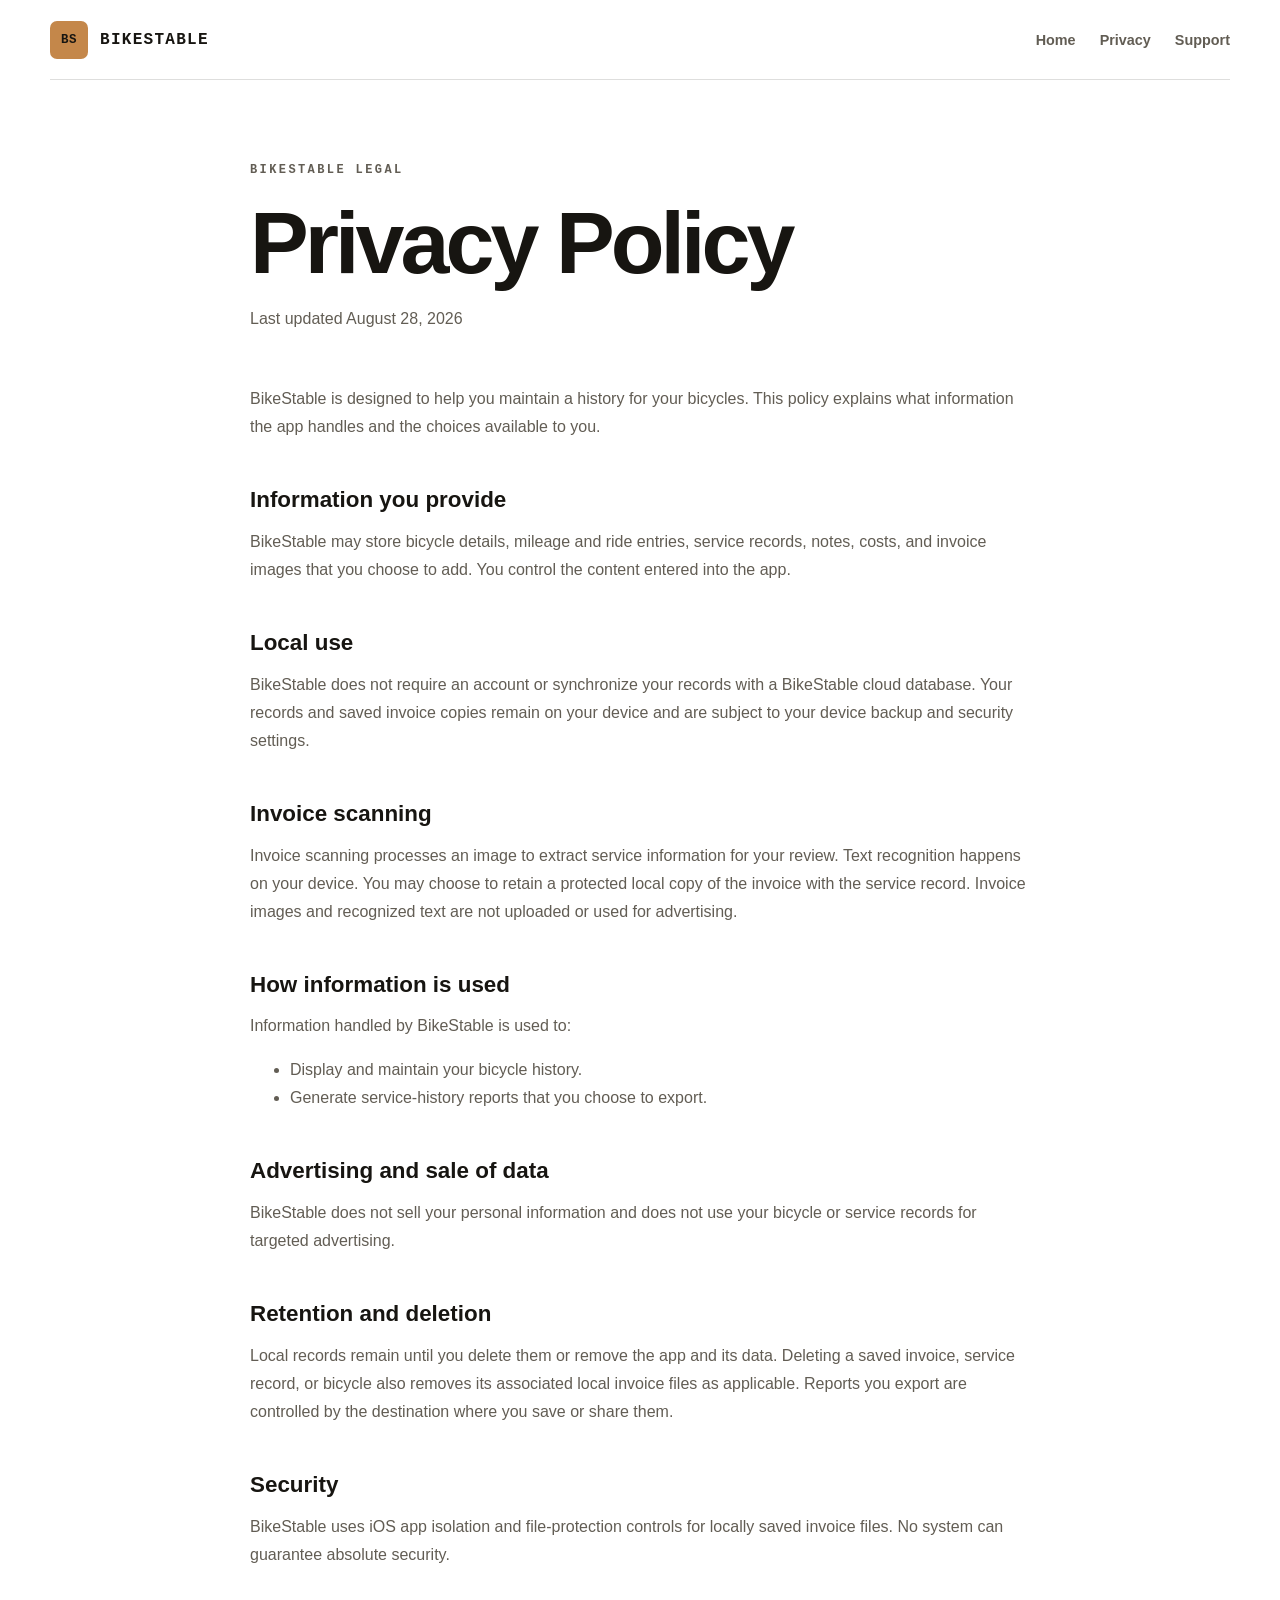
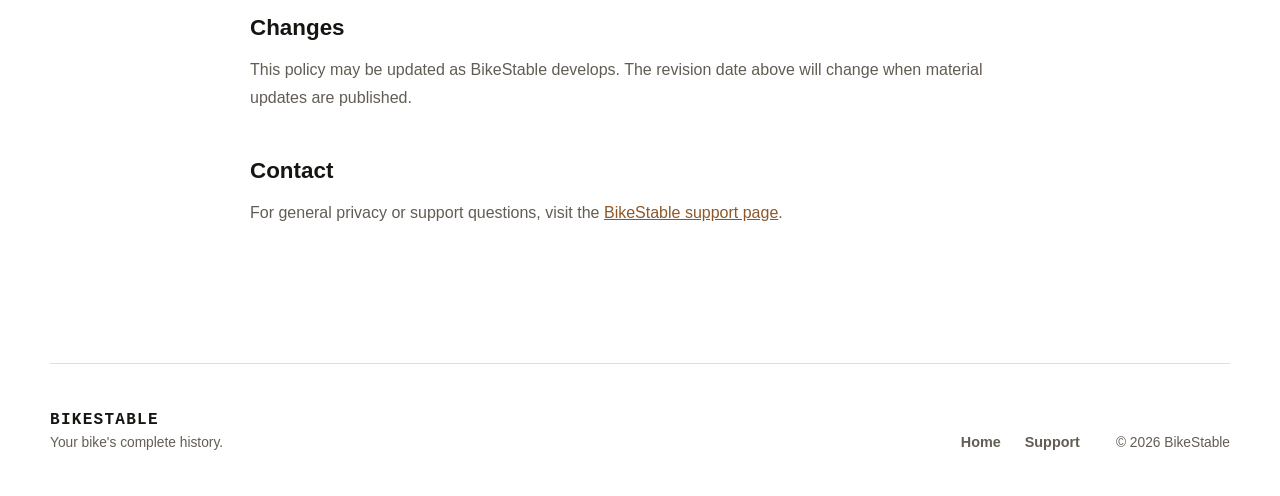
==== privacy.html @ c92188de "Add BikeStable marketing site and privacy policy." ====
<!doctype html>
<html lang="en">
  <head>
    <meta charset="utf-8">
    <meta name="viewport" content="width=device-width, initial-scale=1">
    <meta
      name="description"
      content="BikeStable privacy policy."
    >
    <meta name="theme-color" content="#171511">
    <title>Privacy Policy — BikeStable</title>
    <link rel="stylesheet" href="styles.css">
  </head>
  <body>
    <header class="site-header">
      <a class="brand" href="index.html" aria-label="BikeStable home">
        <span class="brand-mark" aria-hidden="true">BS</span>
        <span>BikeStable</span>
      </a>
      <nav aria-label="Main navigation">
        <a href="index.html">Home</a>
        <a href="privacy.html" aria-current="page">Privacy</a>
        <a href="support.html">Support</a>
      </nav>
    </header>

    <main class="policy">
      <p class="eyebrow">BikeStable legal</p>
      <h1>Privacy Policy</h1>
      <p class="updated">Last updated August 28, 2026</p>

      <p>
        BikeStable is designed to help you maintain a history for your bicycles.
        This policy explains what information the app handles and the choices
        available to you.
      </p>

      <h2>Information you provide</h2>
      <p>
        BikeStable may store bicycle details, mileage and ride entries, service
        records, notes, costs, and invoice images that you choose to add. You
        control the content entered into the app.
      </p>

      <h2>Local use</h2>
      <p>
        BikeStable does not require an account or synchronize your records with a
        BikeStable cloud database. Your records and saved invoice copies remain
        on your device and are subject to your device backup and security
        settings.
      </p>

      <h2>Invoice scanning</h2>
      <p>
        Invoice scanning processes an image to extract service information for
        your review. Text recognition happens on your device. You may choose to
        retain a protected local copy of the invoice with the service record.
        Invoice images and recognized text are not uploaded or used for
        advertising.
      </p>

      <h2>How information is used</h2>
      <p>Information handled by BikeStable is used to:</p>
      <ul>
        <li>Display and maintain your bicycle history.</li>
        <li>Generate service-history reports that you choose to export.</li>
      </ul>

      <h2>Advertising and sale of data</h2>
      <p>
        BikeStable does not sell your personal information and does not use your
        bicycle or service records for targeted advertising.
      </p>

      <h2>Retention and deletion</h2>
      <p>
        Local records remain until you delete them or remove the app and its data.
        Deleting a saved invoice, service record, or bicycle also removes its
        associated local invoice files as applicable. Reports you export are
        controlled by the destination where you save or share them.
      </p>

      <h2>Security</h2>
      <p>
        BikeStable uses iOS app isolation and file-protection controls for locally
        saved invoice files. No system can guarantee absolute security.
      </p>

      <h2>Changes</h2>
      <p>
        This policy may be updated as BikeStable develops. The revision date above
        will change when material updates are published.
      </p>

      <h2>Contact</h2>
      <p>
        For general privacy or support questions, visit the
        <a href="support.html">BikeStable support page</a>.
      </p>
    </main>

    <footer>
      <div>
        <strong>BikeStable</strong>
        <p>Your bike's complete history.</p>
      </div>
      <div class="footer-links">
        <a href="index.html">Home</a>
        <a href="support.html">Support</a>
      </div>
      <p class="copyright">© 2026 BikeStable</p>
    </footer>
  </body>
</html>
---- styles.css ----
:root {
  color-scheme: light;
  --ink: #171511;
  --muted: #625d54;
  --paper: #ffffff;
  --surface: #f8f7f4;
  --signal: #c4874a;
  --signal-dark: #8d5728;
  --line: rgba(23, 21, 17, 0.14);
  --max-width: 1180px;
  font-family: -apple-system, BlinkMacSystemFont, "Avenir Next", "Segoe UI",
    sans-serif;
}

* {
  box-sizing: border-box;
}

html {
  scroll-behavior: smooth;
}

body {
  margin: 0;
  background: var(--paper);
  color: var(--ink);
  min-height: 100vh;
}

a {
  color: inherit;
}

.site-header,
main,
footer {
  width: min(calc(100% - 40px), var(--max-width));
  margin-inline: auto;
}

.site-header {
  min-height: 80px;
  display: flex;
  align-items: center;
  justify-content: space-between;
  border-bottom: 1px solid var(--line);
}

.brand {
  display: inline-flex;
  align-items: center;
  gap: 12px;
  font-family: ui-monospace, SFMono-Regular, Menlo, monospace;
  font-weight: 800;
  letter-spacing: 0.08em;
  text-decoration: none;
  text-transform: uppercase;
}

.brand-mark {
  display: grid;
  place-items: center;
  width: 38px;
  height: 38px;
  border-radius: 7px;
  background: var(--signal);
  color: var(--ink);
  font-size: 0.78rem;
  letter-spacing: 0.04em;
}

nav,
.footer-links {
  display: flex;
  gap: 24px;
}

nav a,
.footer-links a {
  color: var(--muted);
  font-size: 0.9rem;
  font-weight: 650;
  text-decoration: none;
}

nav a:hover,
.footer-links a:hover {
  color: var(--signal-dark);
}

.hero {
  min-height: 680px;
  display: grid;
  grid-template-columns: minmax(0, 1.05fr) minmax(340px, 0.95fr);
  align-items: center;
  gap: clamp(48px, 8vw, 112px);
  padding-block: 88px;
}

.eyebrow,
.feature-number {
  margin: 0;
  color: var(--signal-dark);
  font-family: ui-monospace, SFMono-Regular, Menlo, monospace;
  font-size: 0.75rem;
  font-weight: 750;
  letter-spacing: 0.2em;
  text-transform: uppercase;
}

h1,
h2,
blockquote {
  margin: 0;
  font-family: -apple-system, BlinkMacSystemFont, "Avenir Next", "Segoe UI",
    sans-serif;
  font-weight: 750;
  letter-spacing: -0.045em;
}

h1 {
  max-width: 760px;
  margin-top: 18px;
  font-size: clamp(2.7rem, 5.5vw, 5rem);
  line-height: 1;
}

h2 {
  font-size: clamp(2.4rem, 5vw, 4.6rem);
  line-height: 1.02;
}

.lede {
  max-width: 650px;
  margin: 28px 0 0;
  color: var(--muted);
  font-size: clamp(1.08rem, 2vw, 1.35rem);
  line-height: 1.6;
}

.hero-actions {
  display: flex;
  flex-wrap: wrap;
  gap: 12px;
  margin-top: 18px;
}

.button {
  display: inline-flex;
  align-items: center;
  justify-content: center;
  min-height: 50px;
  padding: 0 20px;
  border: 1px solid var(--ink);
  border-radius: 6px;
  font-weight: 750;
  text-decoration: none;
}

.button-primary {
  background: var(--signal);
  color: var(--ink);
}

.button-secondary {
  background: transparent;
}

.button:hover {
  transform: translateY(-1px);
}

.availability {
  margin: 18px 0 0;
  color: var(--muted);
  font-size: 0.86rem;
}

.app-store-placeholder {
  display: inline-flex;
  flex-direction: column;
  min-width: 174px;
  margin-top: 28px;
  padding: 9px 14px 10px;
  border-radius: 8px;
  background: var(--ink);
  color: var(--paper);
}

.app-store-placeholder span {
  font-size: 0.66rem;
  line-height: 1;
}

.app-store-placeholder strong {
  margin-top: 3px;
  font-size: 1.12rem;
  line-height: 1;
}

.record-card {
  position: relative;
  overflow: hidden;
  padding: clamp(24px, 4vw, 38px);
  border: 1px solid var(--line);
  border-radius: 18px;
  background: var(--surface);
  box-shadow: 0 18px 44px rgba(55, 42, 26, 0.09);
}

.record-card::before {
  content: "";
  position: absolute;
  inset: 0 0 auto;
  height: 7px;
  background: var(--signal);
}

.record-card-header {
  display: flex;
  align-items: center;
  justify-content: space-between;
}

.status {
  padding: 6px 9px;
  border-radius: 999px;
  background: color-mix(in srgb, var(--signal), transparent 78%);
  color: var(--signal-dark);
  font-size: 0.75rem;
  font-weight: 750;
}

.bike-symbol {
  padding: 30px 4px 18px;
}

.bike-symbol svg {
  display: block;
  width: 100%;
  overflow: visible;
  fill: none;
  stroke-linecap: round;
  stroke-linejoin: round;
}

.bike-wheels {
  stroke: var(--ink);
  stroke-width: 4;
}

.bike-frame {
  stroke: var(--ink);
  stroke-width: 5;
}

.bike-details {
  stroke: var(--signal-dark);
  stroke-width: 4;
}

.bike-details circle {
  fill: var(--surface);
}

.record-stats {
  display: grid;
  grid-template-columns: repeat(3, 1fr);
  border-top: 1px solid var(--line);
}

.record-stats div {
  display: flex;
  flex-direction: column;
  gap: 4px;
  padding-top: 18px;
}

.record-stats strong {
  font-family: ui-monospace, SFMono-Regular, Menlo, monospace;
  font-size: 1.3rem;
}

.record-stats span {
  color: var(--muted);
  font-size: 0.72rem;
  letter-spacing: 0.08em;
  text-transform: uppercase;
}

.feature-section {
  padding: 110px 0;
  border-top: 1px solid var(--line);
}

.section-heading {
  display: grid;
  grid-template-columns: 0.65fr 1.35fr;
  gap: 32px;
  align-items: start;
}

.feature-grid {
  display: grid;
  grid-template-columns: repeat(2, 1fr);
  margin-top: 70px;
  border-top: 1px solid var(--line);
  border-left: 1px solid var(--line);
}

.feature-grid article {
  min-height: 260px;
  padding: clamp(28px, 5vw, 54px);
  border-right: 1px solid var(--line);
  border-bottom: 1px solid var(--line);
  background: var(--paper);
}

.feature-grid h3 {
  margin: 32px 0 10px;
  font-size: 1.4rem;
}

.feature-grid p,
.coming-soon > p {
  margin: 0;
  color: var(--muted);
  line-height: 1.65;
}

.manifesto {
  padding: 110px clamp(0px, 7vw, 80px);
  border-top: 1px solid var(--line);
  text-align: center;
}

blockquote {
  max-width: 980px;
  margin: 30px auto 0;
  font-size: clamp(2.25rem, 5vw, 5rem);
  line-height: 1.08;
}

.coming-soon {
  display: grid;
  grid-template-columns: 1.3fr 0.7fr;
  gap: clamp(36px, 8vw, 100px);
  align-items: end;
  padding: 110px 0;
  border-top: 1px solid var(--line);
}

.coming-soon h2 {
  max-width: 760px;
  margin-top: 16px;
}

footer {
  display: grid;
  grid-template-columns: 1fr auto auto;
  gap: 36px;
  align-items: end;
  padding: 46px 0;
  border-top: 1px solid var(--line);
}

footer strong {
  font-family: ui-monospace, SFMono-Regular, Menlo, monospace;
  letter-spacing: 0.08em;
  text-transform: uppercase;
}

footer p {
  margin: 6px 0 0;
  color: var(--muted);
  font-size: 0.86rem;
}

.copyright {
  white-space: nowrap;
}

.policy {
  width: min(calc(100% - 40px), 780px);
  margin: 0 auto;
  padding: 80px 0 120px;
}

.policy h1 {
  font-size: clamp(3rem, 7vw, 5.5rem);
}

.policy .updated {
  margin: 18px 0 52px;
  color: var(--muted);
}

.policy h2 {
  margin-top: 48px;
  font-family: inherit;
  font-size: 1.4rem;
  letter-spacing: 0;
}

.policy p,
.policy li {
  color: var(--muted);
  line-height: 1.75;
}

.policy a {
  color: var(--signal-dark);
}

@media (max-width: 800px) {
  .site-header {
    min-height: 68px;
  }

  nav {
    gap: 15px;
  }

  nav a:first-child {
    display: none;
  }

  .hero {
    min-height: 0;
    grid-template-columns: 1fr;
    gap: 64px;
    padding-block: 70px;
  }

  .record-card {
    width: min(100%, 520px);
    justify-self: center;
  }

  .section-heading,
  .coming-soon {
    grid-template-columns: 1fr;
  }

  .feature-grid {
    grid-template-columns: 1fr;
  }

  footer {
    grid-template-columns: 1fr;
    align-items: start;
  }
}

@media (prefers-reduced-motion: reduce) {
  html {
    scroll-behavior: auto;
  }

  .button:hover {
    transform: none;
  }
}
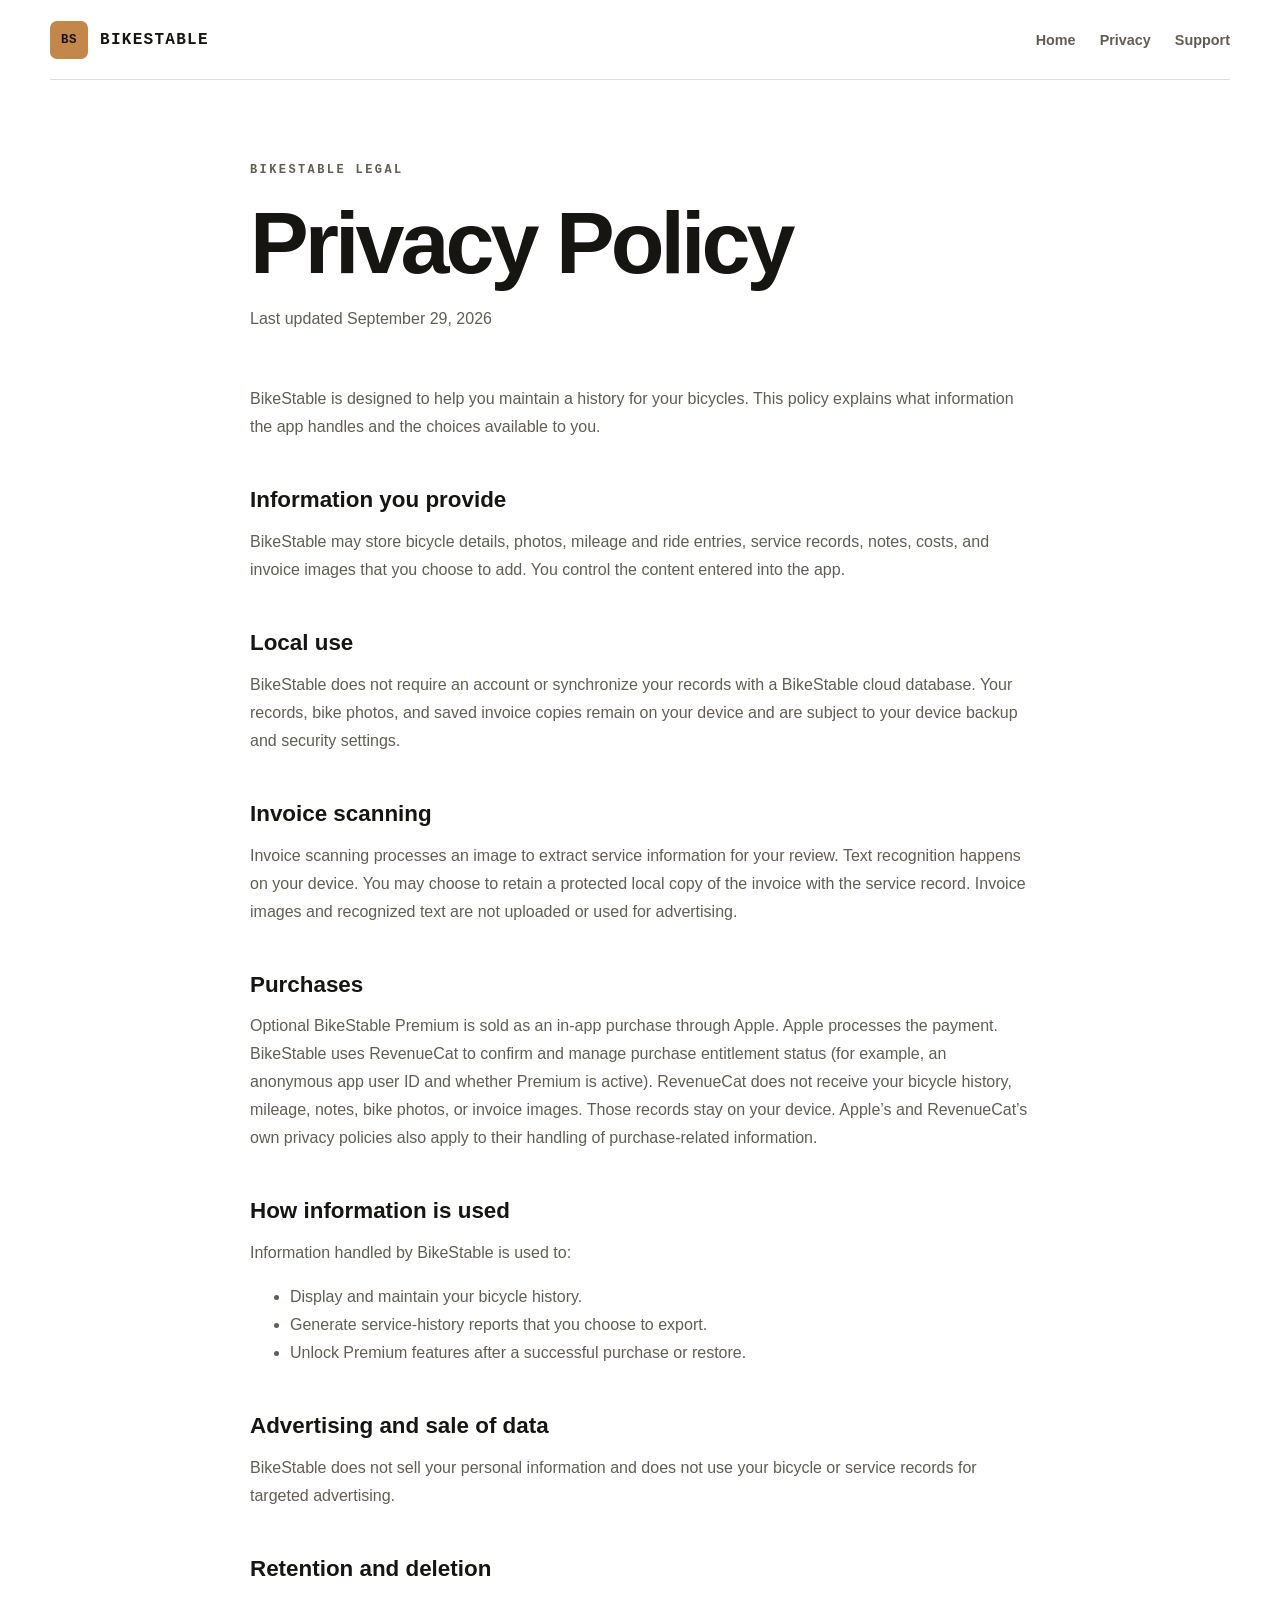
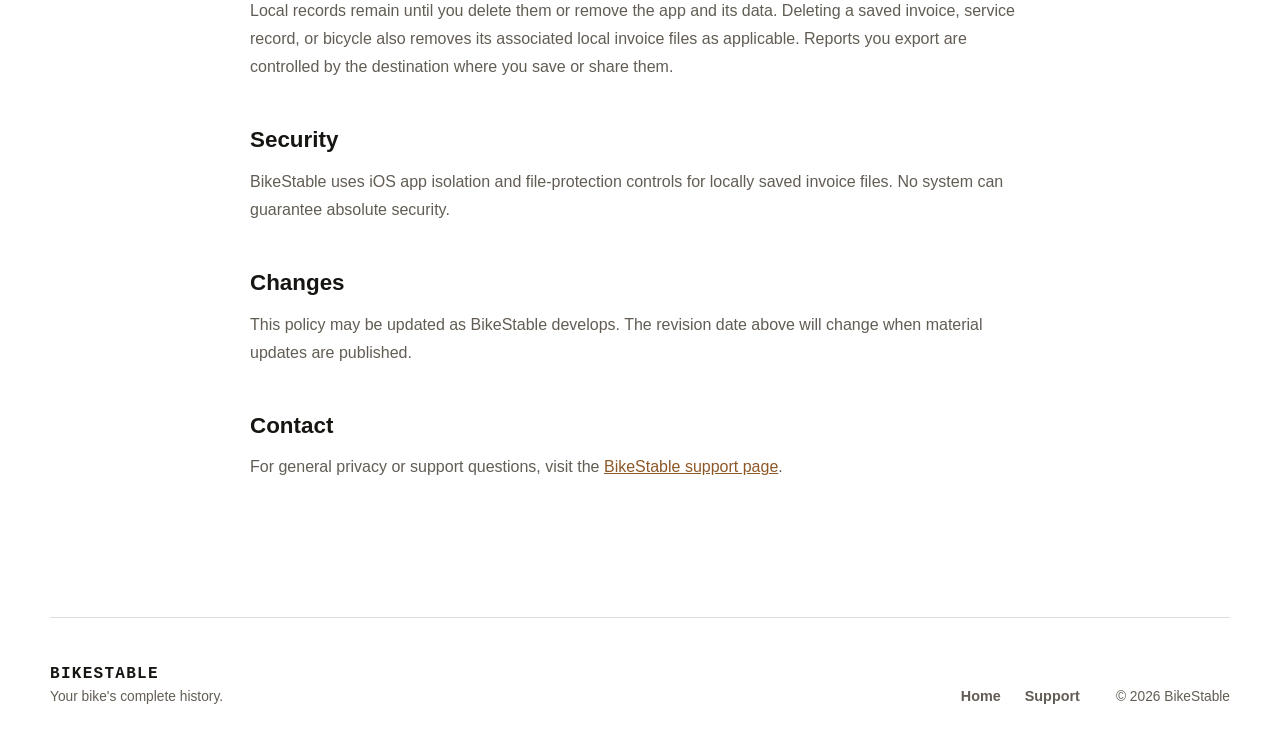
==== commit be98e8cb: "Update privacy policy" ====
--- a/privacy.html
+++ b/privacy.html
@@ -27,7 +27,7 @@
     <main class="policy">
       <p class="eyebrow">BikeStable legal</p>
       <h1>Privacy Policy</h1>
-      <p class="updated">Last updated August 28, 2026</p>
+      <p class="updated">Last updated September 29, 2026</p>
 
       <p>
         BikeStable is designed to help you maintain a history for your bicycles.
@@ -37,17 +37,17 @@
 
       <h2>Information you provide</h2>
       <p>
-        BikeStable may store bicycle details, mileage and ride entries, service
-        records, notes, costs, and invoice images that you choose to add. You
-        control the content entered into the app.
+        BikeStable may store bicycle details, photos, mileage and ride entries,
+        service records, notes, costs, and invoice images that you choose to add.
+        You control the content entered into the app.
       </p>
 
       <h2>Local use</h2>
       <p>
         BikeStable does not require an account or synchronize your records with a
-        BikeStable cloud database. Your records and saved invoice copies remain
-        on your device and are subject to your device backup and security
-        settings.
+        BikeStable cloud database. Your records, bike photos, and saved invoice
+        copies remain on your device and are subject to your device backup and
+        security settings.
       </p>
 
       <h2>Invoice scanning</h2>
@@ -59,11 +59,23 @@
         advertising.
       </p>
 
+      <h2>Purchases</h2>
+      <p>
+        Optional BikeStable Premium is sold as an in-app purchase through Apple.
+        Apple processes the payment. BikeStable uses RevenueCat to confirm and
+        manage purchase entitlement status (for example, an anonymous app user
+        ID and whether Premium is active). RevenueCat does not receive your
+        bicycle history, mileage, notes, bike photos, or invoice images. Those
+        records stay on your device. Apple’s and RevenueCat’s own privacy
+        policies also apply to their handling of purchase-related information.
+      </p>
+
       <h2>How information is used</h2>
       <p>Information handled by BikeStable is used to:</p>
       <ul>
         <li>Display and maintain your bicycle history.</li>
         <li>Generate service-history reports that you choose to export.</li>
+        <li>Unlock Premium features after a successful purchase or restore.</li>
       </ul>
 
       <h2>Advertising and sale of data</h2>
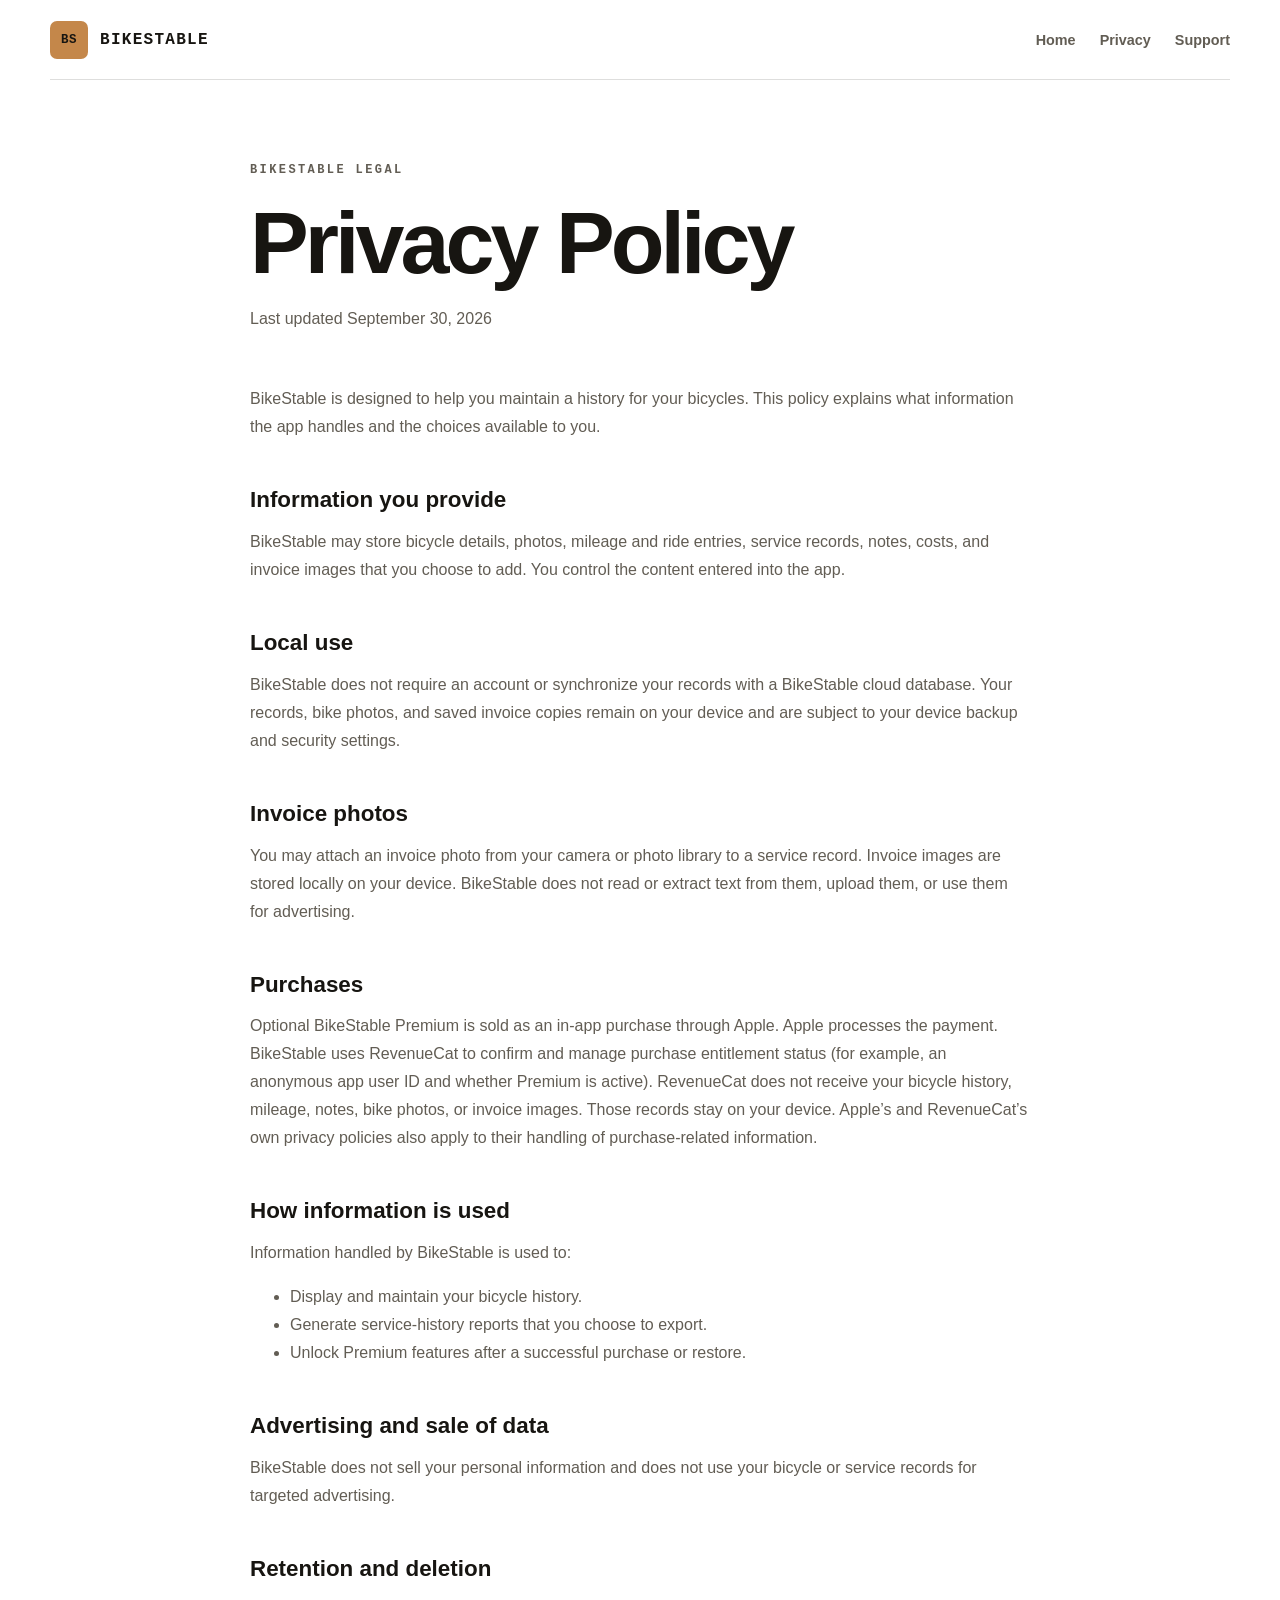
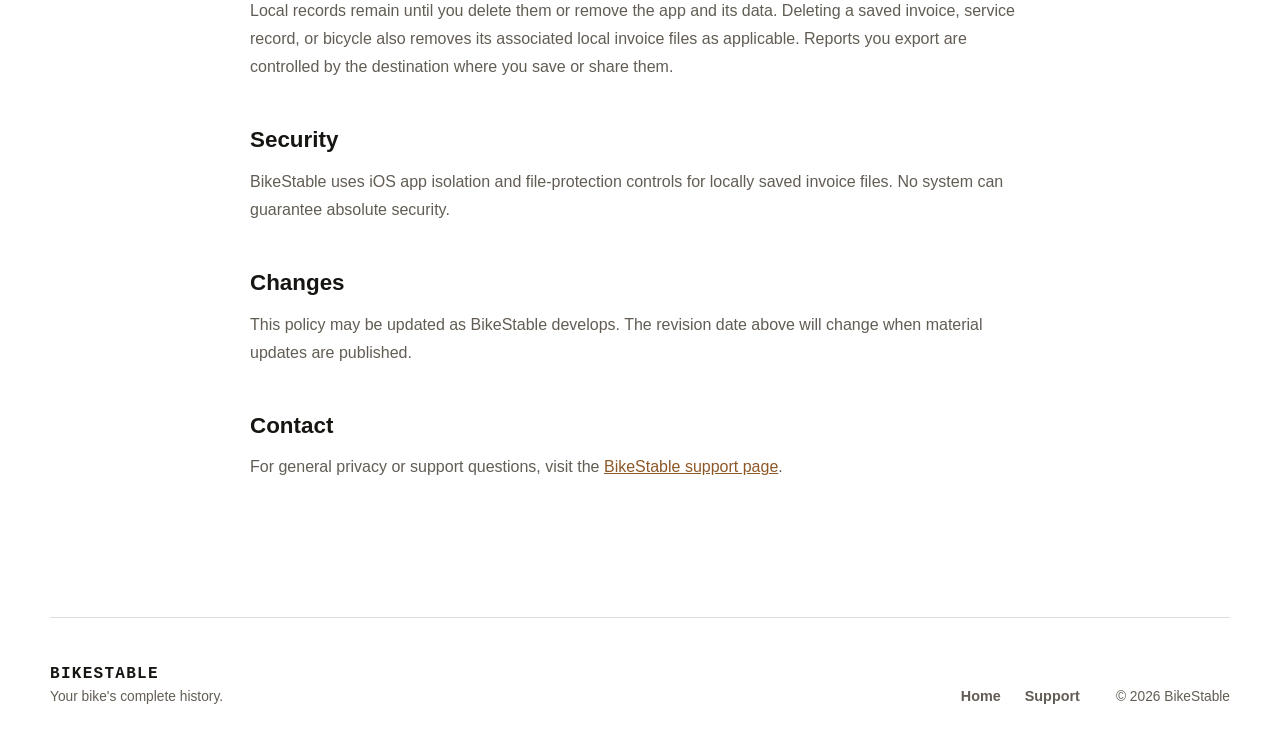
==== commit f6584d3c: "Update invoice scanning text" ====
--- a/privacy.html
+++ b/privacy.html
@@ -27,7 +27,7 @@
     <main class="policy">
       <p class="eyebrow">BikeStable legal</p>
       <h1>Privacy Policy</h1>
-      <p class="updated">Last updated September 29, 2026</p>
+      <p class="updated">Last updated September 30, 2026</p>
 
       <p>
         BikeStable is designed to help you maintain a history for your bicycles.
@@ -50,13 +50,12 @@
         security settings.
       </p>
 
-      <h2>Invoice scanning</h2>
+      <h2>Invoice photos</h2>
       <p>
-        Invoice scanning processes an image to extract service information for
-        your review. Text recognition happens on your device. You may choose to
-        retain a protected local copy of the invoice with the service record.
-        Invoice images and recognized text are not uploaded or used for
-        advertising.
+        You may attach an invoice photo from your camera or photo library to a
+        service record. Invoice images are stored locally on your device.
+        BikeStable does not read or extract text from them, upload them, or use
+        them for advertising.
       </p>
 
       <h2>Purchases</h2>
--- a/styles.css
+++ b/styles.css
@@ -109,8 +109,7 @@
 }
 
 h1,
-h2,
-blockquote {
+h2 {
   margin: 0;
   font-family: -apple-system, BlinkMacSystemFont, "Avenir Next", "Segoe UI",
     sans-serif;
@@ -232,35 +231,18 @@
 }
 
 .bike-symbol {
-  padding: 30px 4px 18px;
-}
-
-.bike-symbol svg {
+  margin: 16px auto 12px;
+  width: min(100%, 320px);
+  border-radius: 10px;
+  background: #ebe6dc;
+  overflow: visible;
+}
+
+.bike-symbol img {
   display: block;
   width: 100%;
-  overflow: visible;
-  fill: none;
-  stroke-linecap: round;
-  stroke-linejoin: round;
-}
-
-.bike-wheels {
-  stroke: var(--ink);
-  stroke-width: 4;
-}
-
-.bike-frame {
-  stroke: var(--ink);
-  stroke-width: 5;
-}
-
-.bike-details {
-  stroke: var(--signal-dark);
-  stroke-width: 4;
-}
-
-.bike-details circle {
-  fill: var(--surface);
+  height: auto;
+  object-fit: contain;
 }
 
 .record-stats {
@@ -328,19 +310,6 @@
   line-height: 1.65;
 }
 
-.manifesto {
-  padding: 110px clamp(0px, 7vw, 80px);
-  border-top: 1px solid var(--line);
-  text-align: center;
-}
-
-blockquote {
-  max-width: 980px;
-  margin: 30px auto 0;
-  font-size: clamp(2.25rem, 5vw, 5rem);
-  line-height: 1.08;
-}
-
 .coming-soon {
   display: grid;
   grid-template-columns: 1.3fr 0.7fr;
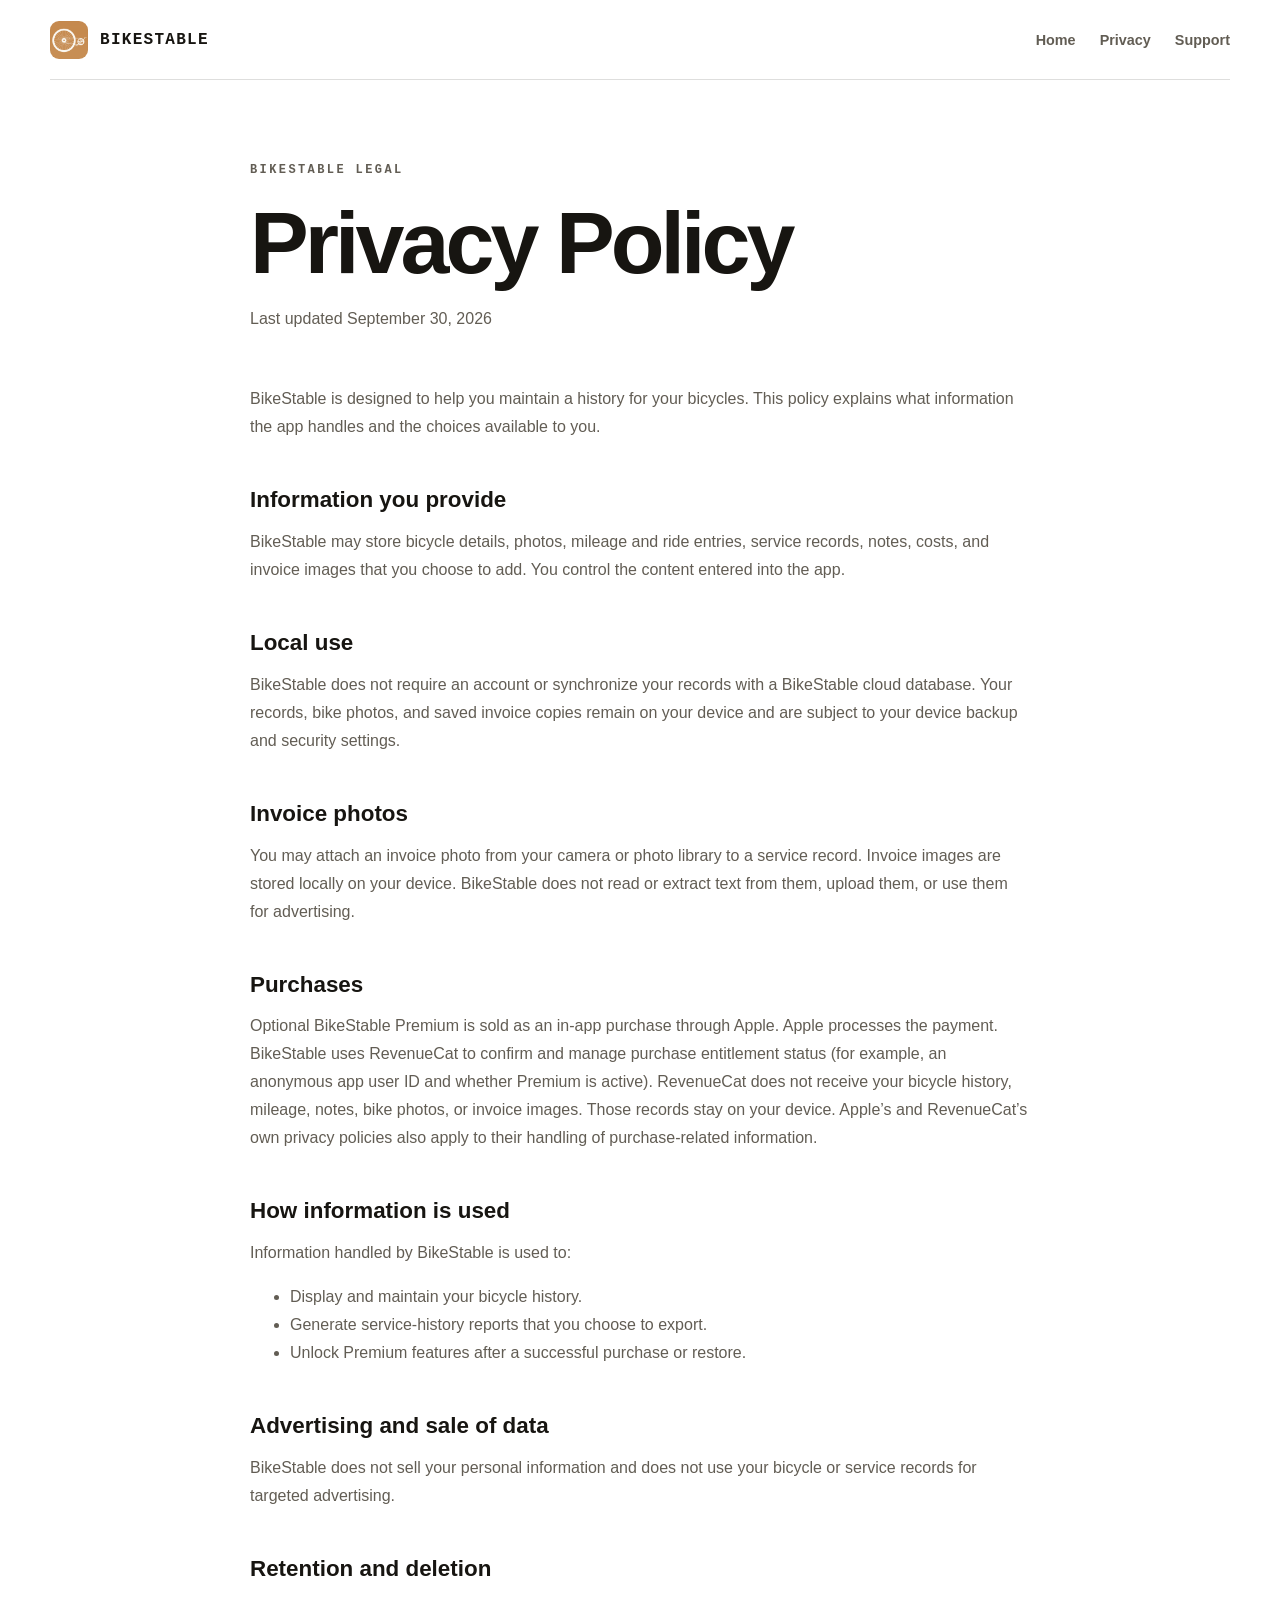
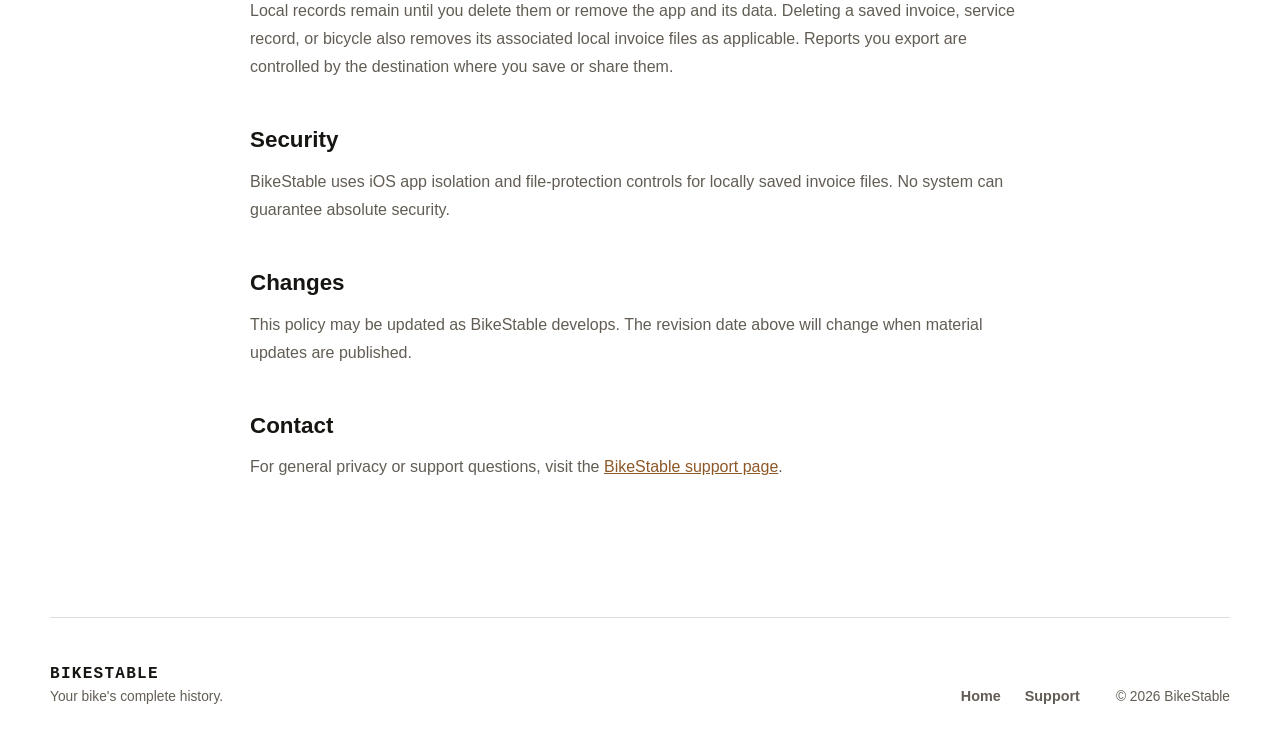
==== commit 20761ea0: "Add app icon branding to website Co-authored-by: Cursor <cursoragent@cursor.com>" ====
--- a/privacy.html
+++ b/privacy.html
@@ -9,12 +9,14 @@
     >
     <meta name="theme-color" content="#171511">
     <title>Privacy Policy — BikeStable</title>
+    <link rel="icon" type="image/png" sizes="32x32" href="assets/favicon-32.png">
+    <link rel="apple-touch-icon" sizes="180x180" href="assets/apple-touch-icon.png">
     <link rel="stylesheet" href="styles.css">
   </head>
   <body>
     <header class="site-header">
       <a class="brand" href="index.html" aria-label="BikeStable home">
-        <span class="brand-mark" aria-hidden="true">BS</span>
+        <img class="brand-mark" src="assets/app-icon.png" alt="" aria-hidden="true">
         <span>BikeStable</span>
       </a>
       <nav aria-label="Main navigation">
--- a/styles.css
+++ b/styles.css
@@ -58,15 +58,11 @@
 }
 
 .brand-mark {
-  display: grid;
-  place-items: center;
+  display: block;
   width: 38px;
   height: 38px;
-  border-radius: 7px;
-  background: var(--signal);
-  color: var(--ink);
-  font-size: 0.78rem;
-  letter-spacing: 0.04em;
+  border-radius: 9px;
+  object-fit: cover;
 }
 
 nav,
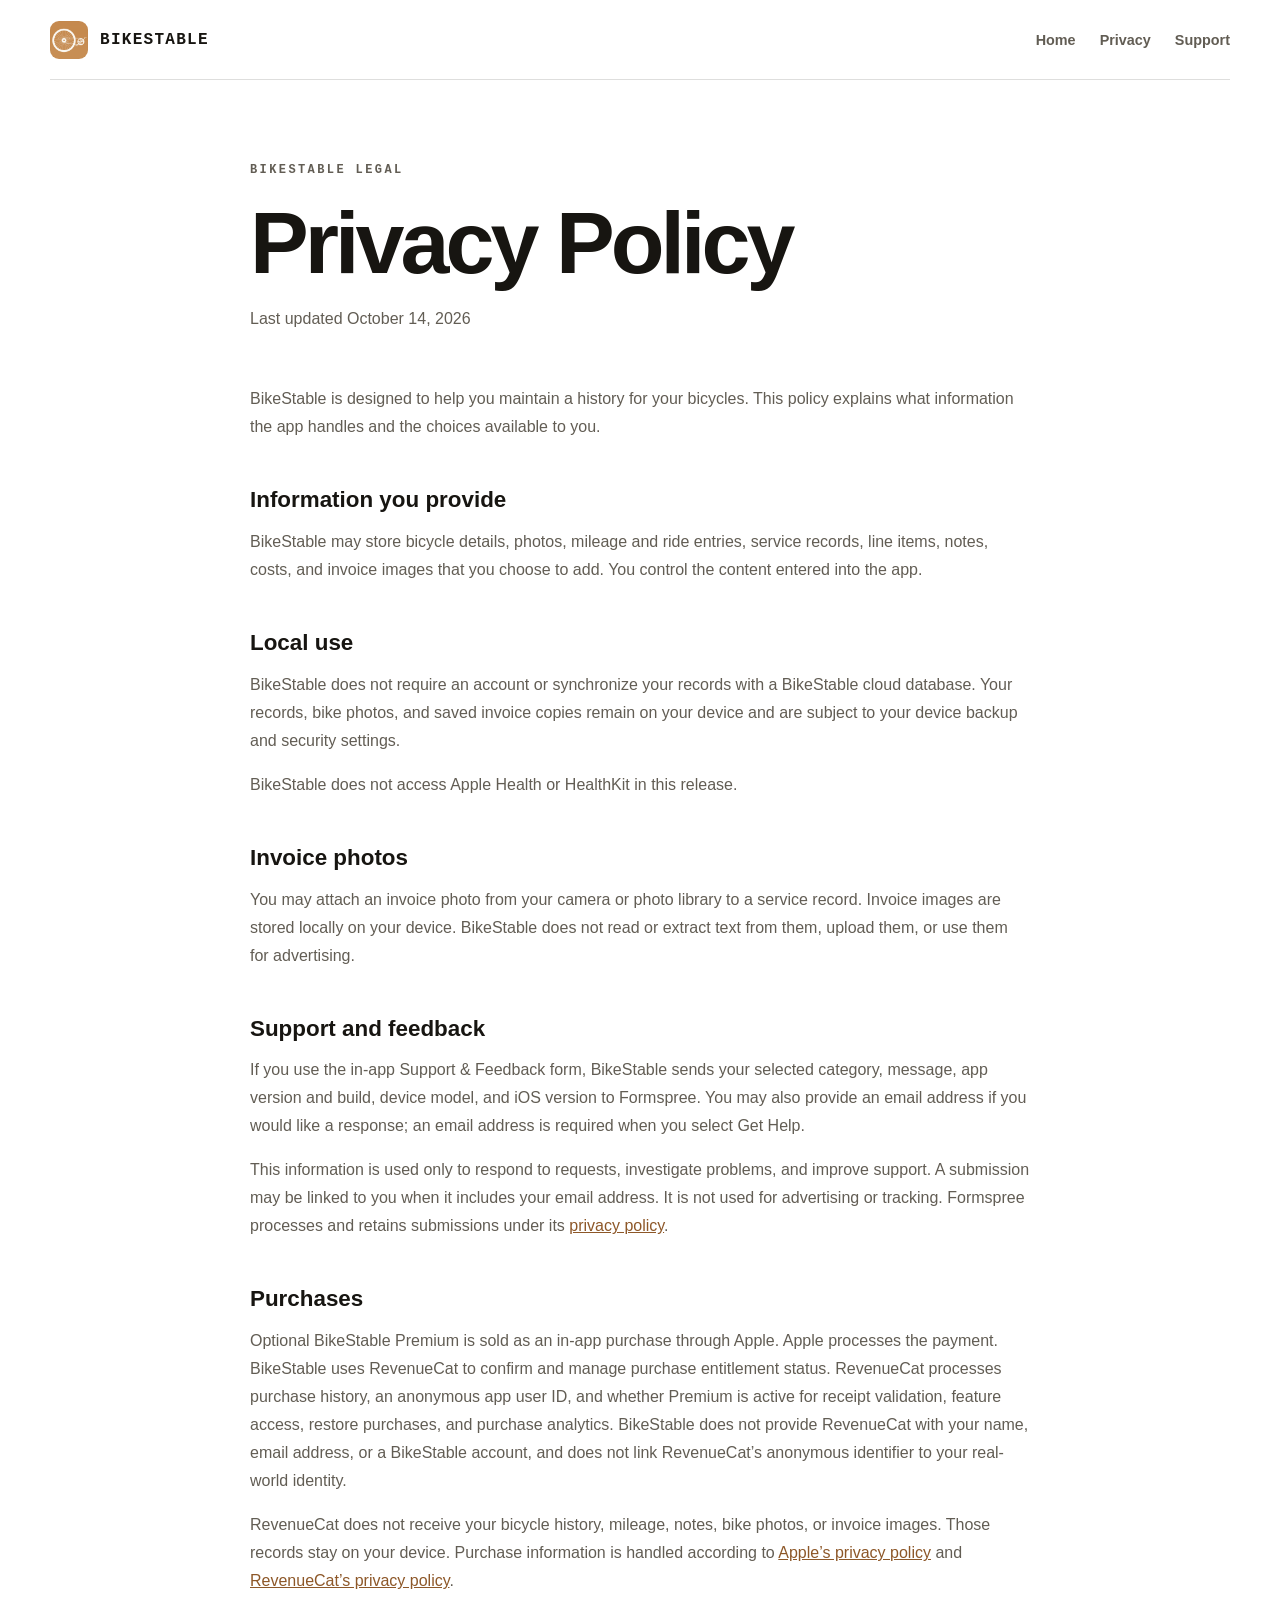
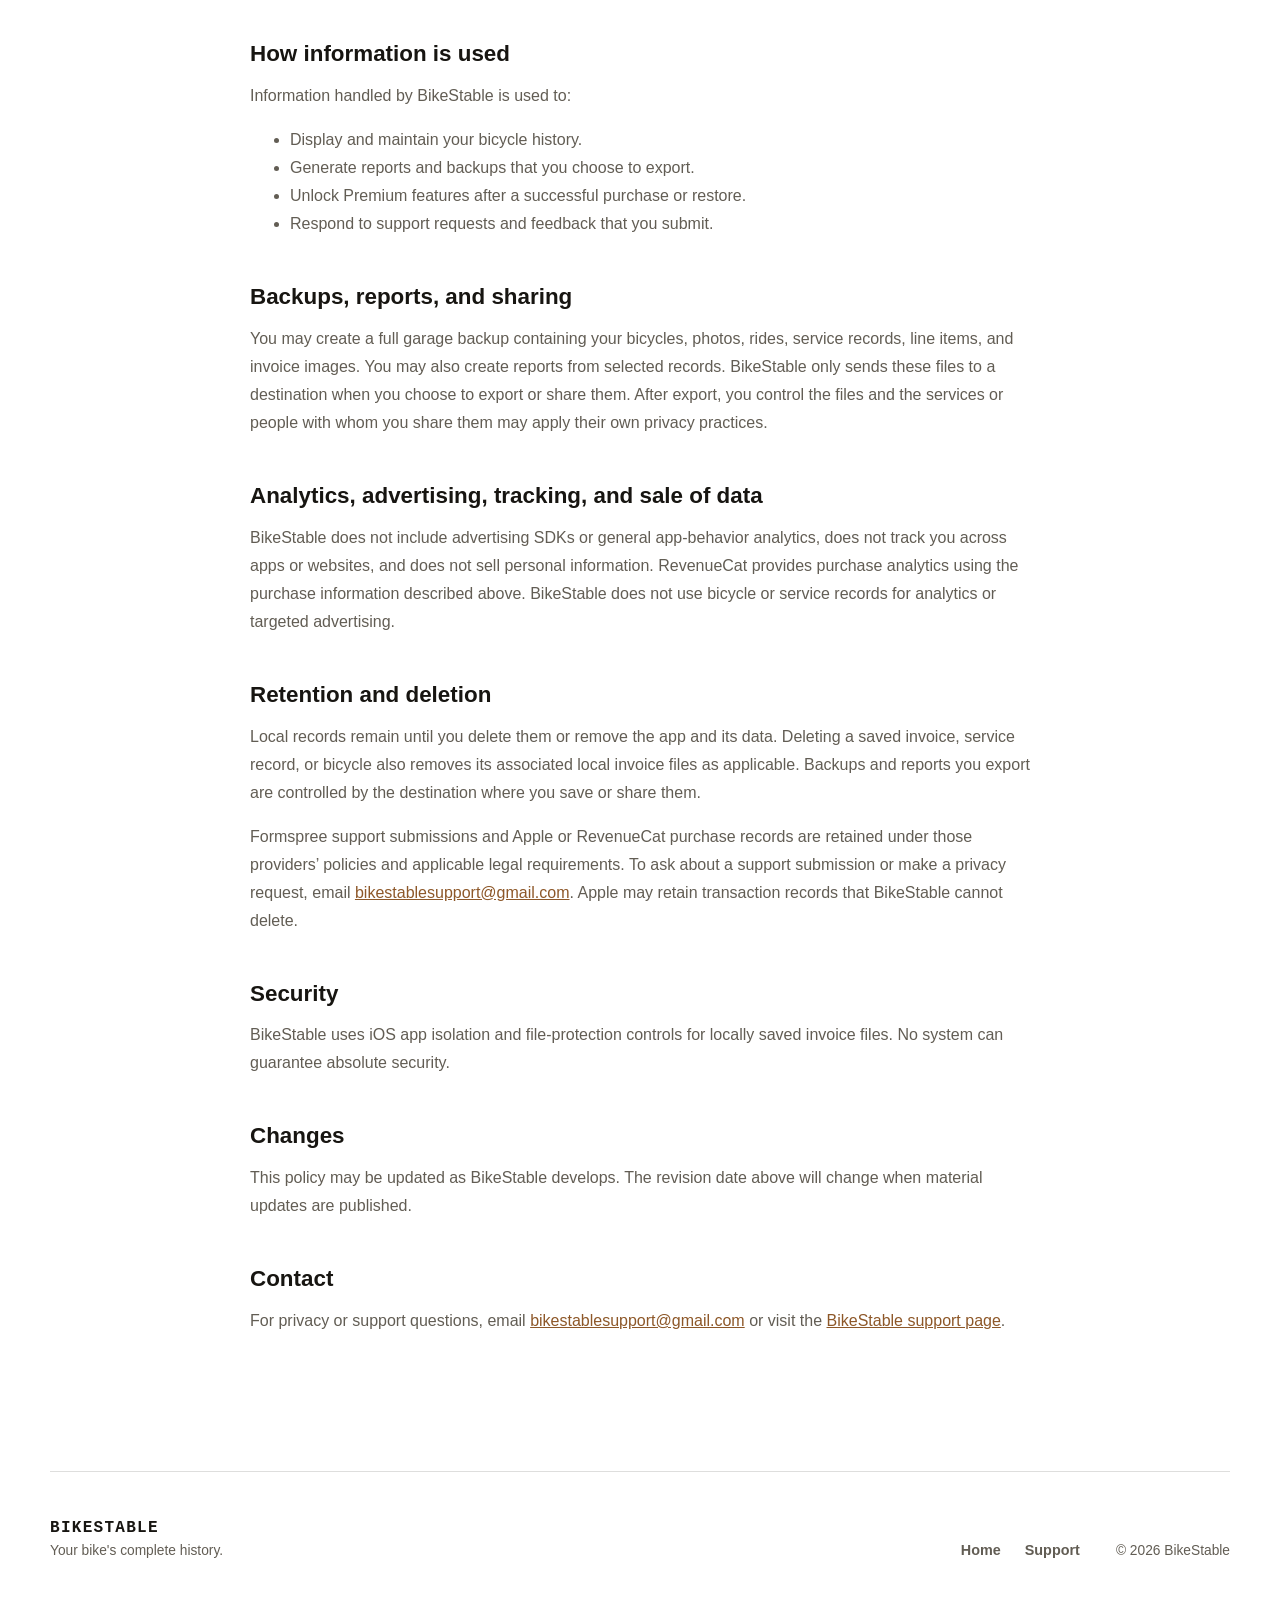
==== commit a2284c12: "checkpoint before checking out main" ====
--- a/privacy.html
+++ b/privacy.html
@@ -29,7 +29,7 @@
     <main class="policy">
       <p class="eyebrow">BikeStable legal</p>
       <h1>Privacy Policy</h1>
-      <p class="updated">Last updated September 30, 2026</p>
+      <p class="updated">Last updated October 14, 2026</p>
 
       <p>
         BikeStable is designed to help you maintain a history for your bicycles.
@@ -40,8 +40,8 @@
       <h2>Information you provide</h2>
       <p>
         BikeStable may store bicycle details, photos, mileage and ride entries,
-        service records, notes, costs, and invoice images that you choose to add.
-        You control the content entered into the app.
+        service records, line items, notes, costs, and invoice images that you
+        choose to add. You control the content entered into the app.
       </p>
 
       <h2>Local use</h2>
@@ -50,6 +50,9 @@
         BikeStable cloud database. Your records, bike photos, and saved invoice
         copies remain on your device and are subject to your device backup and
         security settings.
+      </p>
+      <p>
+        BikeStable does not access Apple Health or HealthKit in this release.
       </p>
 
       <h2>Invoice photos</h2>
@@ -60,37 +63,83 @@
         them for advertising.
       </p>
 
+      <h2>Support and feedback</h2>
+      <p>
+        If you use the in-app Support &amp; Feedback form, BikeStable sends your
+        selected category, message, app version and build, device model, and iOS
+        version to Formspree. You may also provide an email address if you would
+        like a response; an email address is required when you select Get Help.
+      </p>
+      <p>
+        This information is used only to respond to requests, investigate
+        problems, and improve support. A submission may be linked to you when it
+        includes your email address. It is not used for advertising or tracking.
+        Formspree processes and retains submissions under its
+        <a href="https://formspree.io/legal/privacy-policy/">privacy policy</a>.
+      </p>
+
       <h2>Purchases</h2>
       <p>
         Optional BikeStable Premium is sold as an in-app purchase through Apple.
         Apple processes the payment. BikeStable uses RevenueCat to confirm and
-        manage purchase entitlement status (for example, an anonymous app user
-        ID and whether Premium is active). RevenueCat does not receive your
-        bicycle history, mileage, notes, bike photos, or invoice images. Those
-        records stay on your device. Apple’s and RevenueCat’s own privacy
-        policies also apply to their handling of purchase-related information.
+        manage purchase entitlement status. RevenueCat processes purchase history,
+        an anonymous app user ID, and whether Premium is active for receipt
+        validation, feature access, restore purchases, and purchase analytics.
+        BikeStable does not provide RevenueCat with your name, email address, or a
+        BikeStable account, and does not link RevenueCat’s anonymous identifier to
+        your real-world identity.
+      </p>
+      <p>
+        RevenueCat does not receive your bicycle history, mileage, notes, bike
+        photos, or invoice images. Those records stay on your device. Purchase
+        information is handled according to
+        <a href="https://www.apple.com/legal/privacy/">Apple’s privacy policy</a>
+        and
+        <a href="https://www.revenuecat.com/privacy/">RevenueCat’s privacy policy</a>.
       </p>
 
       <h2>How information is used</h2>
       <p>Information handled by BikeStable is used to:</p>
       <ul>
         <li>Display and maintain your bicycle history.</li>
-        <li>Generate service-history reports that you choose to export.</li>
+        <li>Generate reports and backups that you choose to export.</li>
         <li>Unlock Premium features after a successful purchase or restore.</li>
+        <li>Respond to support requests and feedback that you submit.</li>
       </ul>
 
-      <h2>Advertising and sale of data</h2>
+      <h2>Backups, reports, and sharing</h2>
       <p>
-        BikeStable does not sell your personal information and does not use your
-        bicycle or service records for targeted advertising.
+        You may create a full garage backup containing your bicycles, photos,
+        rides, service records, line items, and invoice images. You may also
+        create reports from selected records. BikeStable only sends these files
+        to a destination when you choose to export or share them. After export,
+        you control the files and the services or people with whom you share
+        them may apply their own privacy practices.
+      </p>
+
+      <h2>Analytics, advertising, tracking, and sale of data</h2>
+      <p>
+        BikeStable does not include advertising SDKs or general app-behavior
+        analytics, does not track you across apps or websites, and does not sell
+        personal information. RevenueCat provides purchase analytics using the
+        purchase information described above. BikeStable does not use bicycle or
+        service records for analytics or targeted advertising.
       </p>
 
       <h2>Retention and deletion</h2>
       <p>
         Local records remain until you delete them or remove the app and its data.
         Deleting a saved invoice, service record, or bicycle also removes its
-        associated local invoice files as applicable. Reports you export are
-        controlled by the destination where you save or share them.
+        associated local invoice files as applicable. Backups and reports you
+        export are controlled by the destination where you save or share them.
+      </p>
+      <p>
+        Formspree support submissions and Apple or RevenueCat purchase records are
+        retained under those providers’ policies and applicable legal
+        requirements. To ask about a support submission or make a privacy request,
+        email
+        <a href="mailto:bikestablesupport@gmail.com">bikestablesupport@gmail.com</a>.
+        Apple may retain transaction records that BikeStable cannot delete.
       </p>
 
       <h2>Security</h2>
@@ -107,8 +156,9 @@
 
       <h2>Contact</h2>
       <p>
-        For general privacy or support questions, visit the
-        <a href="support.html">BikeStable support page</a>.
+        For privacy or support questions, email
+        <a href="mailto:bikestablesupport@gmail.com">bikestablesupport@gmail.com</a>
+        or visit the <a href="support.html">BikeStable support page</a>.
       </p>
     </main>
 
--- a/styles.css
+++ b/styles.css
@@ -133,38 +133,6 @@
   line-height: 1.6;
 }
 
-.hero-actions {
-  display: flex;
-  flex-wrap: wrap;
-  gap: 12px;
-  margin-top: 18px;
-}
-
-.button {
-  display: inline-flex;
-  align-items: center;
-  justify-content: center;
-  min-height: 50px;
-  padding: 0 20px;
-  border: 1px solid var(--ink);
-  border-radius: 6px;
-  font-weight: 750;
-  text-decoration: none;
-}
-
-.button-primary {
-  background: var(--signal);
-  color: var(--ink);
-}
-
-.button-secondary {
-  background: transparent;
-}
-
-.button:hover {
-  transform: translateY(-1px);
-}
-
 .availability {
   margin: 18px 0 0;
   color: var(--muted);
@@ -193,77 +161,19 @@
   line-height: 1;
 }
 
-.record-card {
-  position: relative;
-  overflow: hidden;
-  padding: clamp(24px, 4vw, 38px);
-  border: 1px solid var(--line);
-  border-radius: 18px;
-  background: var(--surface);
-  box-shadow: 0 18px 44px rgba(55, 42, 26, 0.09);
-}
-
-.record-card::before {
-  content: "";
-  position: absolute;
-  inset: 0 0 auto;
-  height: 7px;
-  background: var(--signal);
-}
-
-.record-card-header {
-  display: flex;
-  align-items: center;
-  justify-content: space-between;
-}
-
-.status {
-  padding: 6px 9px;
-  border-radius: 999px;
-  background: color-mix(in srgb, var(--signal), transparent 78%);
-  color: var(--signal-dark);
-  font-size: 0.75rem;
-  font-weight: 750;
-}
-
-.bike-symbol {
-  margin: 16px auto 12px;
-  width: min(100%, 320px);
-  border-radius: 10px;
-  background: #ebe6dc;
-  overflow: visible;
-}
-
-.bike-symbol img {
+.app-preview {
+  width: min(100%, 250px);
+  margin: 0;
+  justify-self: center;
+}
+
+.app-preview img {
   display: block;
   width: 100%;
   height: auto;
-  object-fit: contain;
-}
-
-.record-stats {
-  display: grid;
-  grid-template-columns: repeat(3, 1fr);
-  border-top: 1px solid var(--line);
-}
-
-.record-stats div {
-  display: flex;
-  flex-direction: column;
-  gap: 4px;
-  padding-top: 18px;
-}
-
-.record-stats strong {
-  font-family: ui-monospace, SFMono-Regular, Menlo, monospace;
-  font-size: 1.3rem;
-}
-
-.record-stats span {
-  color: var(--muted);
-  font-size: 0.72rem;
-  letter-spacing: 0.08em;
-  text-transform: uppercase;
+  border: 1px solid var(--line);
+  border-radius: 28px;
+  box-shadow: 0 22px 56px rgba(55, 42, 26, 0.14);
 }
 
 .feature-section {
@@ -397,9 +307,8 @@
     padding-block: 70px;
   }
 
-  .record-card {
-    width: min(100%, 520px);
-    justify-self: center;
+  .app-preview {
+    width: min(100%, 235px);
   }
 
   .section-heading,
@@ -421,9 +330,5 @@
   html {
     scroll-behavior: auto;
   }
-
-  .button:hover {
-    transform: none;
-  }
-}
-
+}
+
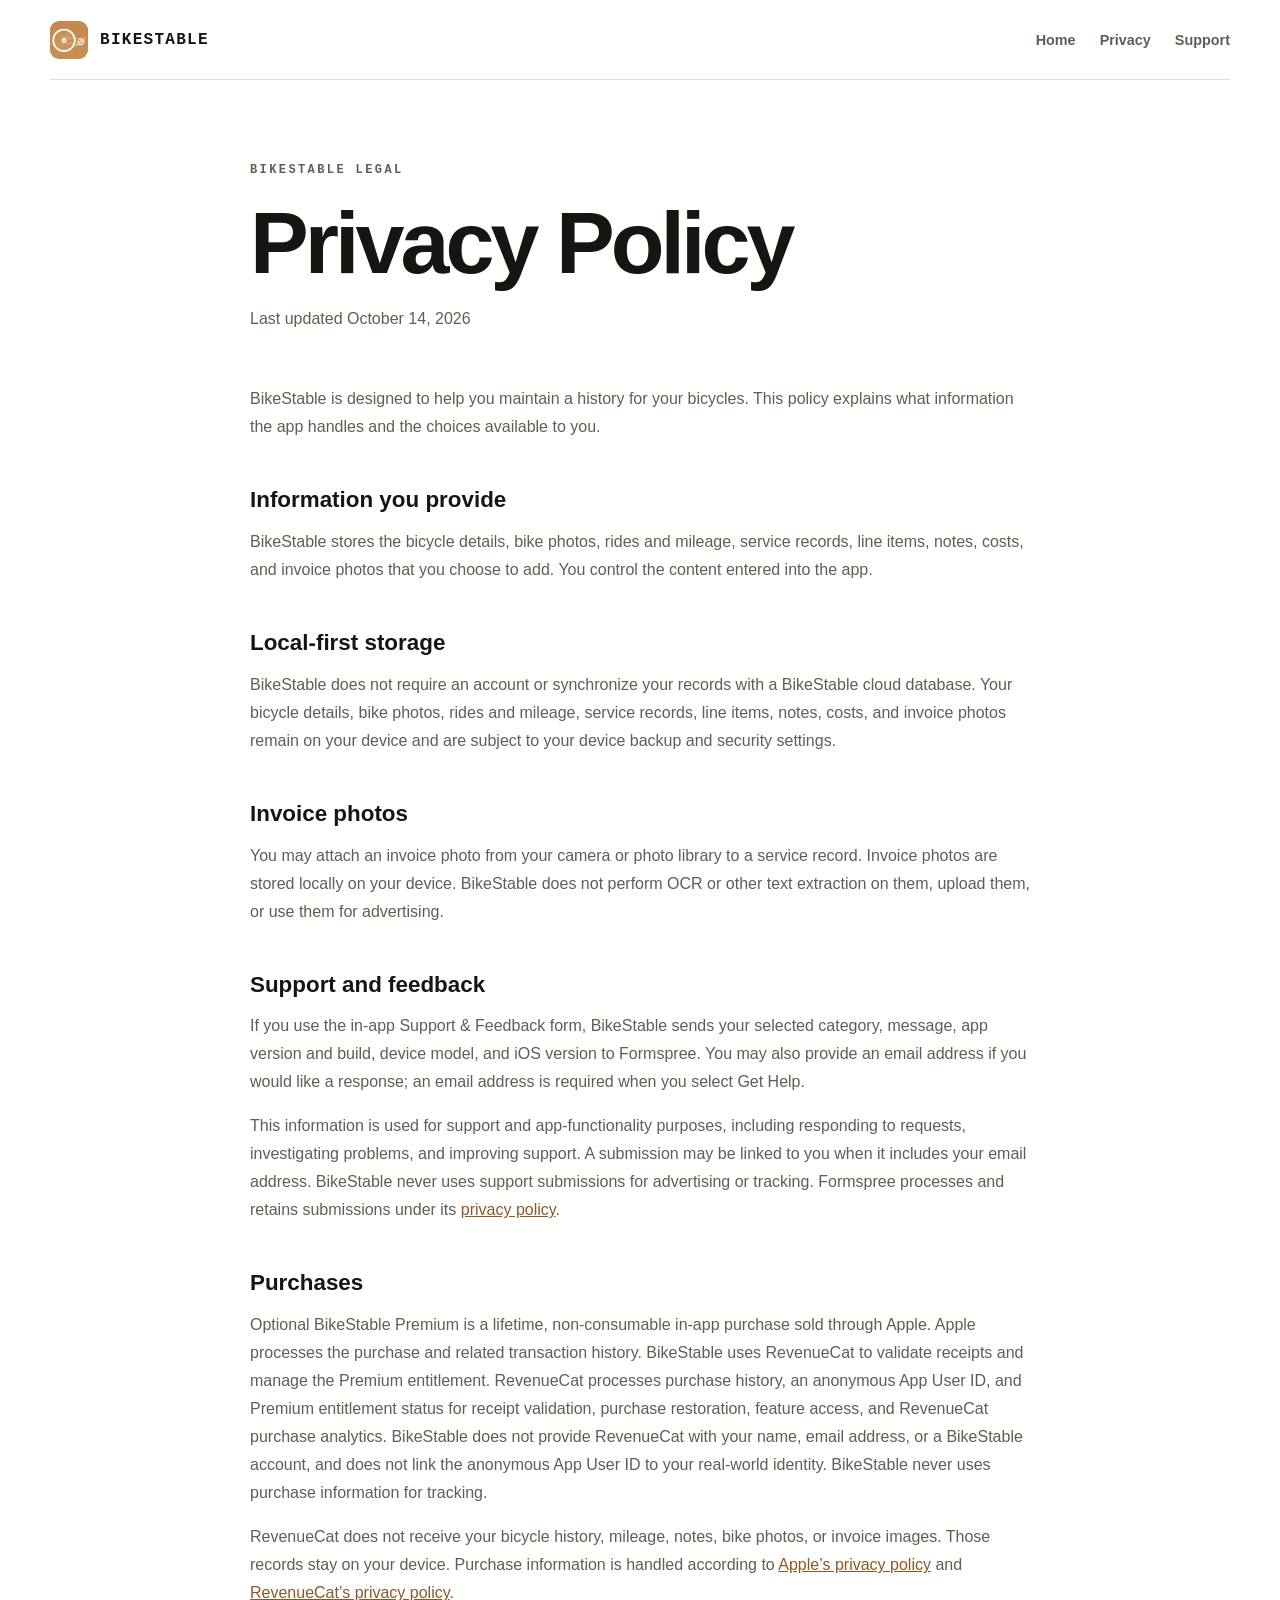
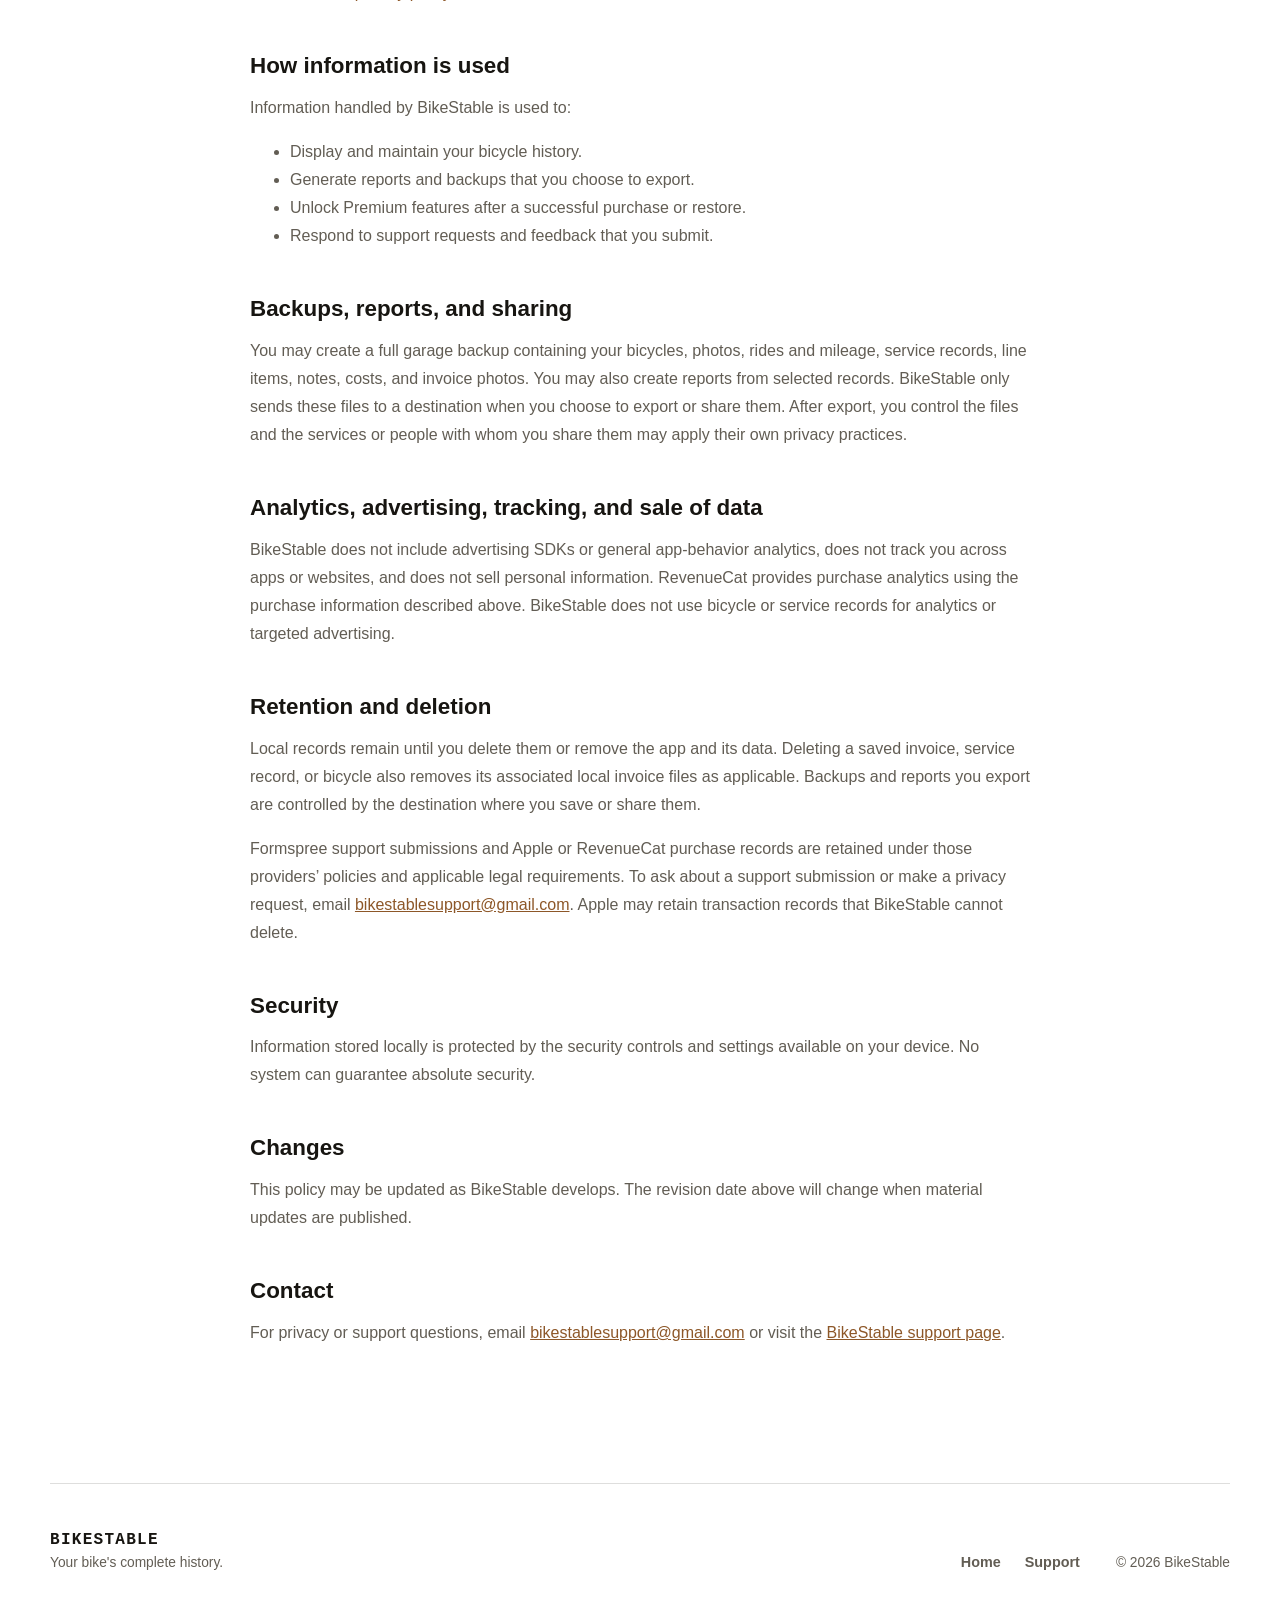
==== commit 7d7a19cb: "Update Release 1 privacy policy" ====
--- a/privacy.html
+++ b/privacy.html
@@ -39,28 +39,25 @@
 
       <h2>Information you provide</h2>
       <p>
-        BikeStable may store bicycle details, photos, mileage and ride entries,
-        service records, line items, notes, costs, and invoice images that you
+        BikeStable stores the bicycle details, bike photos, rides and mileage,
+        service records, line items, notes, costs, and invoice photos that you
         choose to add. You control the content entered into the app.
       </p>
 
-      <h2>Local use</h2>
+      <h2>Local-first storage</h2>
       <p>
         BikeStable does not require an account or synchronize your records with a
-        BikeStable cloud database. Your records, bike photos, and saved invoice
-        copies remain on your device and are subject to your device backup and
-        security settings.
+        BikeStable cloud database. Your bicycle details, bike photos, rides and
+        mileage, service records, line items, notes, costs, and invoice photos
+        remain on your device and are subject to your device backup and security
+        settings.
       </p>
-      <p>
-        BikeStable does not access Apple Health or HealthKit in this release.
-      </p>
-
       <h2>Invoice photos</h2>
       <p>
         You may attach an invoice photo from your camera or photo library to a
-        service record. Invoice images are stored locally on your device.
-        BikeStable does not read or extract text from them, upload them, or use
-        them for advertising.
+        service record. Invoice photos are stored locally on your device.
+        BikeStable does not perform OCR or other text extraction on them, upload
+        them, or use them for advertising.
       </p>
 
       <h2>Support and feedback</h2>
@@ -71,23 +68,26 @@
         like a response; an email address is required when you select Get Help.
       </p>
       <p>
-        This information is used only to respond to requests, investigate
-        problems, and improve support. A submission may be linked to you when it
-        includes your email address. It is not used for advertising or tracking.
-        Formspree processes and retains submissions under its
+        This information is used for support and app-functionality purposes,
+        including responding to requests, investigating problems, and improving
+        support. A submission may be linked to you when it includes your email
+        address. BikeStable never uses support submissions for advertising or
+        tracking. Formspree processes and retains submissions under its
         <a href="https://formspree.io/legal/privacy-policy/">privacy policy</a>.
       </p>
 
       <h2>Purchases</h2>
       <p>
-        Optional BikeStable Premium is sold as an in-app purchase through Apple.
-        Apple processes the payment. BikeStable uses RevenueCat to confirm and
-        manage purchase entitlement status. RevenueCat processes purchase history,
-        an anonymous app user ID, and whether Premium is active for receipt
-        validation, feature access, restore purchases, and purchase analytics.
+        Optional BikeStable Premium is a lifetime, non-consumable in-app purchase
+        sold through Apple. Apple processes the purchase and related transaction
+        history. BikeStable uses RevenueCat to validate receipts and manage the
+        Premium entitlement. RevenueCat processes purchase history, an anonymous
+        App User ID, and Premium entitlement status for receipt validation,
+        purchase restoration, feature access, and RevenueCat purchase analytics.
         BikeStable does not provide RevenueCat with your name, email address, or a
-        BikeStable account, and does not link RevenueCat’s anonymous identifier to
-        your real-world identity.
+        BikeStable account, and does not link the anonymous App User ID to your
+        real-world identity. BikeStable never uses purchase information for
+        tracking.
       </p>
       <p>
         RevenueCat does not receive your bicycle history, mileage, notes, bike
@@ -110,11 +110,11 @@
       <h2>Backups, reports, and sharing</h2>
       <p>
         You may create a full garage backup containing your bicycles, photos,
-        rides, service records, line items, and invoice images. You may also
-        create reports from selected records. BikeStable only sends these files
-        to a destination when you choose to export or share them. After export,
-        you control the files and the services or people with whom you share
-        them may apply their own privacy practices.
+        rides and mileage, service records, line items, notes, costs, and invoice
+        photos. You may also create reports from selected records. BikeStable only
+        sends these files to a destination when you choose to export or share
+        them. After export, you control the files and the services or people with
+        whom you share them may apply their own privacy practices.
       </p>
 
       <h2>Analytics, advertising, tracking, and sale of data</h2>
@@ -144,8 +144,9 @@
 
       <h2>Security</h2>
       <p>
-        BikeStable uses iOS app isolation and file-protection controls for locally
-        saved invoice files. No system can guarantee absolute security.
+        Information stored locally is protected by the security controls and
+        settings available on your device. No system can guarantee absolute
+        security.
       </p>
 
       <h2>Changes</h2>
